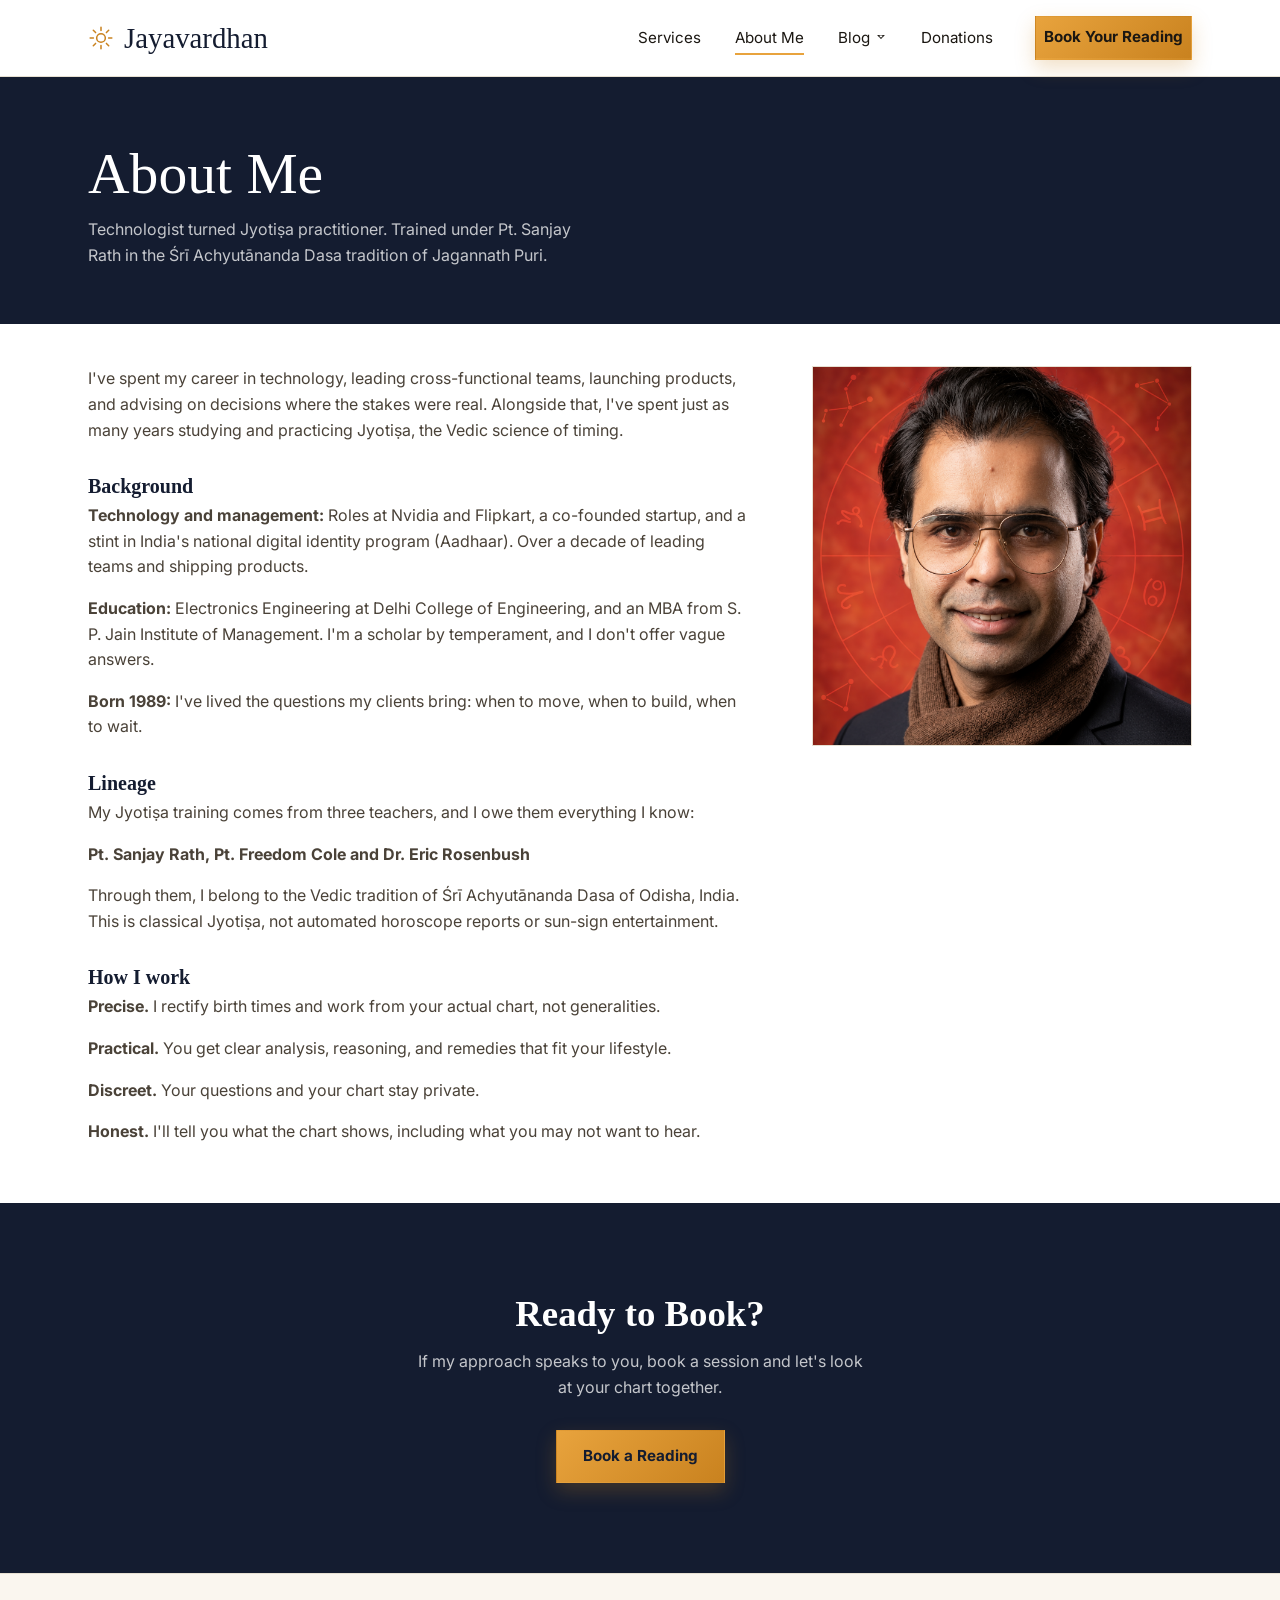
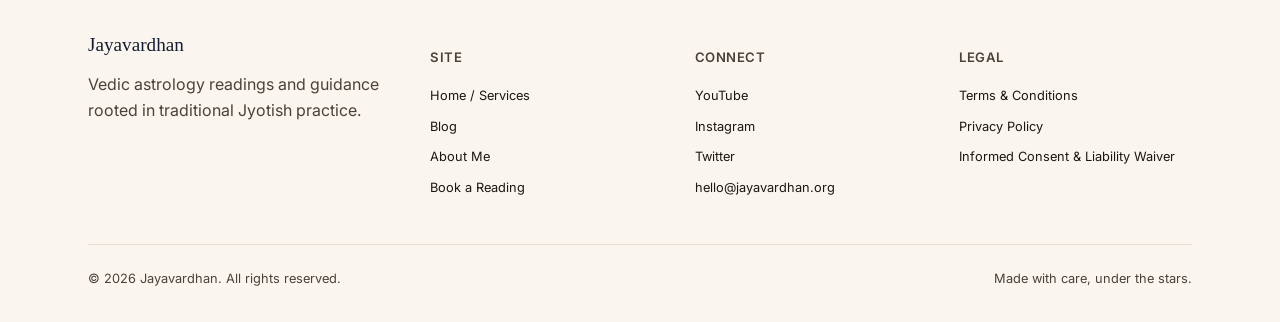
==== about.html @ 77a6a519 "about me" ====
<!DOCTYPE html>
<!--
  about.html - About Me
  Reuses existing site components (.page-header, .section, .cta-band).
  The two-column layout and photo styles are scoped in the <style> block
  below; move them into css/style.css if you prefer.
-->
<html lang="en">
<head>
<meta charset="UTF-8">
<meta name="viewport" content="width=device-width, initial-scale=1.0">
<title>About Me - Jayavardhan Vedic Astrology</title>
<meta name="description" content="Technologist turned Jyotiṣa practitioner. Trained under Pt. Sanjay Rath, Pt. Freedom Cole and Dr. Eric Rosenbush in the Śrī Achyutānanda Dasa tradition.">
<link rel="icon" type="image/png" href="images/my-icon.png">
<link rel="preconnect" href="https://fonts.googleapis.com">
<link rel="preconnect" href="https://fonts.gstatic.com" crossorigin>
<link href="https://fonts.googleapis.com/css2?family=Fraunces:ital,wght@0,400;0,500;0,600;1,500&family=Inter:wght@400;500;600;700&display=swap" rel="stylesheet">
<link rel="stylesheet" href="css/style.css">
<style>
  .about-grid { display: grid; grid-template-columns: minmax(0, 1fr) 380px; gap: 64px; align-items: start; }
  .about-text { max-width: 680px; }
  .about-text h3 { margin-top: 1.6em; }
  .about-text h3:first-child { margin-top: 0; }
  .about-text p { font-size: 1rem; }
  .about-photo { position: sticky; top: 32px; margin: 0; }
  .about-photo img { width: 100%; height: auto; aspect-ratio: 1 / 1; object-fit: cover; border: 1px solid var(--line); background: var(--sand); }
  .about-photo figcaption { margin-top: 12px; font-size: .88rem; color: var(--ink-soft); }
  @media (max-width: 900px) {
    .about-grid { grid-template-columns: 1fr; gap: 32px; }
    .about-photo { position: static; order: -1; max-width: 360px; }
  }
</style>
</head>
<body>

<header class="site-header">
  <div class="wrap">
    <a href="index.html" class="brand">
      <svg viewBox="0 0 24 24" fill="none" xmlns="http://www.w3.org/2000/svg" aria-hidden="true">
        <circle cx="12" cy="12" r="4" stroke="currentColor" stroke-width="1.4"/>
        <path d="M12 2v3M12 19v3M2 12h3M19 12h3M4.9 4.9l2.1 2.1M17 17l2.1 2.1M19.1 4.9 17 7M7 17l-2.1 2.1" stroke="currentColor" stroke-width="1.4" stroke-linecap="round"/>
      </svg>
      Jayavardhan
    </a>
    <nav>
      <button class="nav-toggle" aria-label="Toggle menu" aria-expanded="false">&#9776;</button>
      <ul class="nav-links">
        <li><a href="index.html">Services</a></li>
        <!-- Blog dropdown: "nav-dropdown" is the hover/focus zone, the
             nested <ul class="nav-dropdown-menu"> is hidden by default
             and shown via CSS on hover or keyboard focus (see style.css).
             Entries below are hand-picked/hardcoded - update this list
             by hand whenever you want to feature a different post. -->
        <li><a href="about.html" aria-current="page">About Me</a></li>
        <li class="nav-dropdown">
          <a href="blog.html">Blog <span class="nav-caret" aria-hidden="true">🢗</span></a>
          <ul class="nav-dropdown-menu">
            <li><a href="blog/post.html?slug=sri-rama">Sri Rama</a></li>
            <li><a href="blog/post.html?slug=achyutananda-dasa">Achyutānanda Dasa</a></li>
            <li><a href="blog/post.html?slug=alzheimers-research">Alzheimer's Research</a></li>
            <li><a href="blog/post.html?slug=prostate-research">Prostate Cancer</a></li>
            <li class="nav-dropdown-divider"><a href="blog.html">View All Posts &rarr;</a></li>
          </ul>
        </li>
        <!--<li><a href="horoscope.html">Monthly Horoscope</a></li>-->
        <li><a href="donations.html">Donations</a></li>
        <li class="nav-cta"><a href="book-reading.html" class="btn btn--primary" style="padding: 8px">Book Your Reading</a></li>
      </ul>
    </nav>
  </div>
</header>

<section class="page-header">
  <div class="wrap">
    <h1>About Me</h1>
    <p>Technologist turned Jyotiṣa practitioner. Trained under Pt. Sanjay Rath in the Śrī Achyutānanda Dasa tradition of Jagannath Puri.</p>
  </div>
</section>

<!-- ============ ABOUT ME ============ -->
<section class="section">
  <div class="wrap about-grid">

    <div class="about-text">
      <p>I've spent my career in technology, leading cross-functional teams, launching products, and advising on decisions where the stakes were real. Alongside that, I've spent just as many years studying and practicing Jyotiṣa, the Vedic science of timing.</p>
      <!--<p>The two have more in common than you'd expect. Both are about reading patterns, weighing variables, and choosing the right moment to act. I bring that same discipline to your chart.</p>-->

      <h3>Background</h3>
      <p><b>Technology and management:</b> Roles at Nvidia and Flipkart, a co-founded startup, and a stint in India's national digital identity program (Aadhaar). Over a decade of leading teams and shipping products.</p>
      <p><b>Education:</b> Electronics Engineering at Delhi College of Engineering, and an MBA from S. P. Jain Institute of Management. I'm a scholar by temperament, and I don't offer vague answers.</p>
      <p><b>Born 1989:</b> I've lived the questions my clients bring: when to move, when to build, when to wait.</p>

      <h3>Lineage</h3>
      <p>My Jyotiṣa training comes from three teachers, and I owe them everything I know:</p>
      <p><b>Pt. Sanjay Rath, Pt. Freedom Cole and Dr. Eric Rosenbush</b></p>
      <p>Through them, I belong to the Vedic tradition of Śrī Achyutānanda Dasa of Odisha, India. This is classical Jyotiṣa, not automated horoscope reports or sun-sign entertainment.</p>

      <h3>How I work</h3>
      <p><b>Precise.</b> I rectify birth times and work from your actual chart, not generalities.</p>
      <p><b>Practical.</b> You get clear analysis,  reasoning, and remedies that fit your lifestyle.</p>
      <p><b>Discreet.</b> Your questions and your chart stay private.</p>
      <p><b>Honest.</b> I'll tell you what the chart shows, including what you may not want to hear.</p>
    </div>

    <figure class="about-photo">
      <img src="images/about.png" width="900" height="900" alt="Portrait of Jayavardhan in front of a Vedic zodiac chart" loading="eager">
      <!--<figcaption>Jayavardhan</figcaption>-->
    </figure>

  </div>
</section>

<section class="cta-band">
  <div class="wrap">
    <h2>Ready to Book?</h2>
    <p>If my approach speaks to you, book a session and let's look at your chart together.</p>
    <a href="book-reading.html" class="btn btn--primary">Book a Reading</a>
  </div>
</section>

<footer class="site-footer">
  <div class="wrap">
    <div class="footer-grid">
      <div>
        <div class="footer-brand">Jayavardhan</div>
        <p>Vedic astrology readings and guidance rooted in traditional Jyotish practice.</p>
      </div>
      <div class="footer-col">
        <h4>Site</h4>
        <ul>
          <li><a href="index.html">Home / Services</a></li>
          <li><a href="blog.html">Blog</a></li>
          <!--<li><a href="horoscope.html">Monthly Horoscope</a></li>-->
          <li><a href="about.html">About Me</a></li>
          <li><a href="book-reading.html">Book a Reading</a></li>
        </ul>
      </div>
      <div class="footer-col">
        <h4>Connect</h4>
        <ul>
          <li><a href="#"  target="_blank" rel="noopener noreferrer">YouTube</a></li>
          <li><a href="https://www.instagram.com/jayavardhan_astrology/"  target="_blank" rel="noopener noreferrer">Instagram</a></li>
          <li><a href="https://x.com/_Jayavardhan" target="_blank" rel="noopener noreferrer">Twitter</a></li>
          <li><a href="mailto:hello@jayavardhan.org">hello@jayavardhan.org</a></li>
        </ul>
      </div>
      <div class="footer-col">
        <h4>Legal</h4>
        <ul>
          <li><a href="terms.html">Terms &amp; Conditions</a></li>
          <li><a href="privacy.html">Privacy Policy</a></li>
          <li><a href="consent.html">Informed Consent &amp; Liability Waiver</a></li>
        </ul>
      </div>
    </div>
    <div class="footer-bottom">
      <span>&copy; <span id="year"></span> Jayavardhan. All rights reserved.</span>
      <span>Made with care, under the stars.</span>
    </div>
  </div>
</footer>

<script src="js/nav.js"></script>
<script>document.getElementById('year').textContent = new Date().getFullYear();</script>
</body>
</html>
---- css/style.css ----
/* ============================================================
   css/style.css
   ------------------------------------------------------------
   Single stylesheet for the whole site — every page links this
   one file, so a change here applies everywhere automatically.
   No build step / preprocessor: plain CSS with custom properties
   (the --variables below) standing in for Sass-style variables.

   How this file is organized (search for these ALL-CAPS section
   headers to jump around):
     Tokens          → colors, fonts, spacing shared everywhere
     Buttons         → .btn and its variants (primary/ghost etc.)
     Header / Nav    → sticky top nav + mobile hamburger menu
     Hero            → homepage hero banner only
     Services, Courses, Blog cards, Booking form, Monthly
     Horoscope, Footer → one section per matching part of the site
   ============================================================ */

/* ========================================================
   Tokens
   ------------------------------------------------------------
   Central palette + type tokens. Change a color here and it
   updates everywhere that references var(--name) below —
   never hard-code a hex value elsewhere in this file.
   ======================================================== */
:root {
  --ink: #1B1712;          /* primary body text color */
  --ink-soft: #4A4238;     /* secondary/muted text (descriptions, captions) */
  --indigo: #1F2A44;       /* mid-tone accent — links, ruling-planet-style text */
  --indigo-deep: #141C30;  /* darkest accent — headings, nav bg, CTA band bg */
  --marigold: #E8A33D;     /* primary brand accent — buttons, highlights */
  --marigold-deep: #C9821F;/* darker marigold — hover states, small accents */
  --sand: #FAF6EF;         /* warm off-white — alternating section backgrounds */
  --white: #FFFFFF;        /* page background */
  --line: #E7E0D2;
  --red:#D10000;
  --green:#02AD0A;
  --blue:#0365CE;         /* hairline borders/dividers throughout */

  --font-display: 'Merriweather', Georgia, serif;      /* headings */
  --font-body: 'Inter', -apple-system, BlinkMacSystemFont, sans-serif; /* body text */

  --maxw: 1160px;  /* max content width used by .wrap (see below) */
  --gap: 24px;     /* default grid/flex gap used in a few card grids */
}

* { box-sizing: border-box; }

html { scroll-behavior: smooth; } /* so in-page anchor jumps (e.g. horoscope "jump to nakshatra") animate instead of snapping */

body {
  margin: 0;
  font-family: var(--font-body);
  color: var(--ink);
  background: var(--white);
  line-height: 1.6;
  -webkit-font-smoothing: antialiased;
}

img { max-width: 100%; display: block; }

a { color: inherit; }

/* .wrap is the content-width container used inside every <section> —
   centers content and caps it at --maxw with side padding for mobile. */
.wrap {
  max-width: var(--maxw);
  margin: 0 auto;
  padding: 0 28px;
}

h1, h2, h3 {
  font-family: var(--font-display);
  font-weight: 600;
  line-height: 1.15;
  margin: 0 0 .25em;
  color: var(--indigo-deep);
}

h1 { font-size: clamp(2.4rem, 5vw, 3.6rem); font-weight: 500; }
h2 { font-size: clamp(1.7rem, 3vw, 2.3rem); }
h3 { font-size: 1.25rem; }

p { margin: 0 0 1em; color: var(--ink-soft); }

.section { padding: 42px 0; }
.section--tint { background: var(--sand); }

.section-head {
  max-width: 620px;
  margin-bottom: 48px;
}
.section-head p { margin-bottom: 0; }

/* ========================================================
   Buttons
   ======================================================== */
.btn {
  display: inline-flex;
  align-items: center;
  gap: 8px;
  font-family: var(--font-body);
  font-weight: 600;
  font-size: .95rem;
  padding: 13px 26px;
  border-radius: 0px;
  text-decoration: none;
  border: 1px solid transparent;
  cursor: pointer;
  transition: background-color .18s ease, color .18s ease, border-color .18s ease, transform .18s ease, box-shadow .18s ease;
}
.btn--primary {
  background: linear-gradient(135deg, var(--marigold) 0%, var(--marigold-deep) 100%);
  color: var(--indigo-deep);
  border-radius: 0px;
  font-weight: 700;
  box-shadow: 0 8px 20px rgba(201,130,31,.25);
}
/*.btn--primary::before {
  content: "\263E";
  font-size: 1.05em;
  line-height: 1;
}*/
.btn--primary:hover {
  background: linear-gradient(135deg, var(--marigold-deep) 0%, var(--marigold) 100%);
  transform: translateY(-2px);
  box-shadow: 0 12px 26px rgba(201,130,31,.35);
}

.btn--ghost {
  border-color: var(--indigo);
  color: var(--indigo);
  background: transparent;
}
.btn--ghost:hover { background: var(--indigo); color: var(--white); }

.btn--on-dark {
  border-color: rgba(255,255,255,.5);
  color: var(--white);
}
.btn--on-dark:hover { background: rgba(255,255,255,.12); }

.btn--small { padding: 9px 18px; font-size: .85rem; }
.btn--block { width: 100%; justify-content: center; }

/* ========================================================
   Header / Nav
   ======================================================== */
.site-header {
  position: sticky;
  top: 0;
  z-index: 50;
  background: rgba(255,255,255,.92);
  backdrop-filter: saturate(180%) blur(8px);
  border-bottom: 1px solid var(--line);
}
.site-header .wrap {
  display: flex;
  align-items: center;
  justify-content: space-between;
  height: 76px;
}
.brand {
  font-family: var(--font-display);
  font-size: 1.8rem;
  text-decoration: none;
  color: var(--indigo-deep);
  display: flex;
  align-items: center;
  gap: 10px;
}
.brand svg { width: 26px; height: 26px; color: var(--marigold-deep); }

.nav-links {
  display: flex;
  align-items: center;
  gap: 34px;
  list-style: none;
  margin: 0;
  padding: 0;
}
.nav-links a {
  text-decoration: none;
  font-size: .95rem;
  color: var(--ink);
  padding: 6px 0;
  border-bottom: 2px solid transparent;
}
.nav-links a:hover,
.nav-links a[aria-current="page"] { border-bottom-color: var(--marigold); }

/* ------------------------------------------------------------
   Blog dropdown ("nav-dropdown")
   ------------------------------------------------------------
   Pure CSS, no JavaScript: the submenu is positioned absolutely
   under its parent <li>, hidden by default, and revealed either
   on mouse hover (:hover) or keyboard focus (:focus-within, so
   tabbing to a link inside it also opens it — important since
   dropdowns with only :hover are unusable by keyboard).
   On narrow/mobile screens (see the @media block further down)
   hover doesn't really work for touch, so it switches to an
   always-visible nested list instead of a hover flyout.
   ------------------------------------------------------------ */
.nav-dropdown {
  position: relative;
}
.nav-caret {
  font-size: .7em;
  margin-left: 2px;
  display: inline-block;
}
.nav-dropdown-menu {
  position: absolute;
  top: 100%;
  left: 50%;
  transform: translateX(-50%);
  margin-top: 10px;
  min-width: 240px;
  background: var(--white);
  border: 1px solid var(--line);
  box-shadow: 0 12px 28px rgba(20, 28, 48, .12);
  border-radius: 4px;
  padding: 8px 0;
  list-style: none;
  opacity: 0;
  visibility: hidden;
  transform: translateX(-50%) translateY(4px);
  transition: opacity .15s ease, transform .15s ease, visibility .15s;
  z-index: 60;
}
.nav-dropdown:hover .nav-dropdown-menu,
.nav-dropdown:focus-within .nav-dropdown-menu {
  opacity: 1;
  visibility: visible;
  transform: translateX(-50%) translateY(0);
}
.nav-dropdown-menu li { padding: 0; }
.nav-dropdown-menu a {
  display: block;
  padding: 9px 18px;
  font-size: .88rem;
  border-bottom: none; /* override the underline-on-hover style from .nav-links a */
  white-space: nowrap;
}
.nav-dropdown-menu a:hover {
  background: var(--sand);
  color: var(--marigold-deep);
}
.nav-dropdown-divider {
  border-top: 1px solid var(--line);
  margin-top: 6px;
  padding-top: 6px;
}
.nav-dropdown-divider a { font-weight: 600; }

.nav-cta { margin-left: 8px; }

.nav-toggle {
  display: none;
  background: none;
  border: none;
  font-size: 1.5rem;
  cursor: pointer;
  color: var(--indigo-deep);
}

@media (max-width: 820px) {
  .nav-toggle { display: block; }
  .nav-links {
    position: absolute;
    top: 76px;
    left: 0;
    right: 0;
    background: var(--white);
    flex-direction: column;
    align-items: flex-start;
    padding: 20px 28px 28px;
    gap: 18px;
    border-bottom: 1px solid var(--line);
    display: none;
  }
  .nav-links.is-open { display: flex; }
  .nav-cta { margin-left: 0; }

  /* On mobile the menu is a tap-to-open stacked panel (not hover-driven),
     so a hover flyout doesn't make sense here. Instead, show the Blog
     dropdown's items as an always-visible indented sub-list, right under
     the "Blog" link, styled a bit smaller/muted to read as secondary. */
  .nav-dropdown-menu {
    position: static;
    opacity: 1;
    visibility: visible;
    transform: none;
    box-shadow: none;
    border: none;
    background: transparent;
    padding: 4px 0 0 16px;
    margin-top: 6px;
    min-width: 0;
  }
  .nav-dropdown-menu a {
    padding: 6px 0;
    color: var(--ink-soft);
    white-space: normal;
  }
  .nav-dropdown-divider { border-top: none; margin-top: 0; padding-top: 0; }
}

/* ========================================================
   Hero
   ======================================================== */
.hero {
  position: relative;
  background: var(--white);
  color: var(--ink);
  overflow: hidden;
}
.hero .wrap {
  position: relative;
  z-index: 2;
  display: grid;
  grid-template-columns: 1.1fr .9fr;
  align-items: center;
  gap: 40px;
  padding-top: 90px;
  padding-bottom: 90px;
  min-height: 560px;
}
.hero-eyebrow {
  color: var(--marigold-deep);
  font-family: var(--font-display);
  font-style: italic;
  font-size: 1.05rem;
  margin-bottom: 5px;
}
.hero h1 { color: var(--indigo-deep); max-width: 12ch; }
.hero-sub {
  color: var(--ink-soft);
  font-size: 1.0rem;
  max-width: 42ch;
  margin-bottom: 0.5rem;
}
.hero-actions { display: flex; gap: 16px; flex-wrap: wrap; }
.hero-art { position: relative; z-index: 1; }
.hero-art svg { width: 100%; height: auto; }
.hero-art-img {
  width: 100%;
  max-width: 340px;
  margin: 0 auto;
  filter: drop-shadow(0 18px 28px rgba(31,42,68,.14));
}

.hero-bg-lines {
  position: absolute;
  inset: 0;
  z-index: 0;
  opacity: .9;
}

@media (max-width: 820px) {
  .hero .wrap { grid-template-columns: 1fr; padding-top: 56px; padding-bottom: 56px; min-height: auto; }
  .hero-art { order: -1; max-width: 260px; margin: 0 auto 8px; }
}

/* ========================================================
   Features / Benefits (icon rows)
   ======================================================== */
.icon-grid {
  display: grid;
  grid-template-columns: repeat(4, 1fr);
  gap: 40px;
}
.icon-item svg { width: 34px; height: 34px; margin-bottom: 18px; color: var(--marigold-deep); }
.icon-item h3 { margin-bottom: 8px; font-size: 1.08rem; }
.icon-item p { font-size: .95rem; margin: 0; }

@media (max-width: 900px) {
  .icon-grid { grid-template-columns: repeat(2, 1fr); }
}
@media (max-width: 540px) {
  .icon-grid { grid-template-columns: 1fr; }
}

/* ========================================================
   Visual break (full-bleed stone carving band)
   ======================================================== */
.stone-break {
  position: relative;
  height: 360px;
  overflow: hidden;
}
.stone-break img {
  width: 100%;
  height: 100%;
  object-fit: cover;
}
.stone-break::after {
  content: "";
  position: absolute;
  inset: 0;
  background: linear-gradient(0deg, rgba(20,28,48,.75) 0%, rgba(20,28,48,.15) 45%, rgba(20,28,48,.05) 100%);
}
.stone-break-caption {
  position: absolute;
  left: 0; right: 0; bottom: 0;
  z-index: 2;
  padding-bottom: 28px;
}
.stone-break-caption p {
  color: var(--white);
  font-family: var(--font-display);
  font-style: italic;
  font-size: 1.5rem;
  max-width: 46ch;
  margin: 0;
}
@media (max-width: 700px) {
  .stone-break { height: 260px; }
}

/* ========================================================
   Services
   ======================================================== */
.service-grid {
  display: grid;
  grid-template-columns: repeat(4, 1fr);
  border-top: 1px solid var(--line);
}
.service-card {
  background: transparent;
  padding: 36px 30px 0;
  display: flex;
  flex-direction: column;
  border-left: 1px solid var(--line);
  position: relative;
}
.service-card:first-child { border-left: none; }
.service-card--featured {
  border-top: 2px solid var(--marigold);
  margin-top: -1px;
  padding-top: 34px;
}
.service-card h3 { margin-bottom: 10px; font-size: 1.1rem; }
.service-card p { font-size: .93rem; margin-bottom: 22px; }
.service-price {
  font-family: var(--font-display);
  font-size: 1.0rem;
  color: var(--indigo-deep);
  margin-bottom: 4px;
}
.service-price span {
  font-family: var(--font-body);
  font-size: .82rem;
  color: var(--ink-soft);
  font-weight: 400;
  margin-left: 2px;
}
.service-link {
  font-size: .9rem;
  font-weight: 600;
  color: var(--ink);
  text-decoration: underline;
  text-decoration-color: var(--ink);
  text-underline-offset: 4px;
  width: fit-content;
}
.service-link:hover { color: var(--marigold-deep); text-decoration-color: var(--marigold-deep); }

@media (max-width: 900px) {
  .service-grid { grid-template-columns: repeat(2, 1fr); border-top: none; }
  .service-card {
    border-left: none;
    border-top: 2px solid var(--line);
    padding-top: 30px;
  }
  .service-card--featured { border-top: 2px solid var(--marigold); }
}
@media (max-width: 560px) {
  .service-grid { grid-template-columns: 1fr; }
}

/* ========================================================
   Testimonials
   ======================================================== */
.testi-grid {
  display: grid;
  grid-template-columns: repeat(3, 1fr);
  gap: var(--gap);
}
.testi-card {
  border: 1px solid var(--line);
  padding: 32px;
  background: var(--white);
}
.testi-quote {
  font-family: var(--font-display);
  font-size: 1.2rem;
  font-style: italic;
  color: var(--ink);
  margin-bottom: 10px;
}
.testi-name { font-weight: 600; font-size: .80rem; color: var(--indigo-deep); }
.testi-role { font-size: .70rem; color: var(--ink-soft); }

@media (max-width: 900px) {
  .testi-grid { grid-template-columns: 1fr; }
}

/* ========================================================
   Blog cards (shared: home preview + blog index)
   ======================================================== */
.blog-grid {
  display: grid;
  grid-template-columns: repeat(3, 1fr);
  gap: var(--gap);
}
.blog-card {
  text-decoration: none;
  color: inherit;
  border: 1px solid var(--line);
  background: var(--white);
  display: flex;
  flex-direction: column;
}
.blog-card-img {
  aspect-ratio: 4/3;
  background: var(--sand);
  overflow: hidden;
}
.blog-card-img img { width: 100%; height: 100%; object-fit: cover; }
.blog-card-body { padding: 22px; }
.blog-card-tag {
  font-size: .78rem;
  color: var(--marigold-deep);
  font-weight: 600;
  margin-bottom: 8px;
}
.blog-card h3 { font-size: 1.08rem; margin-bottom: 8px; }
.blog-card p { font-size: .92rem; margin-bottom: 0; }
.blog-card-date { font-size: .82rem; color: var(--ink-soft); margin-top: 14px; }

@media (max-width: 900px) {
  .blog-grid { grid-template-columns: repeat(2, 1fr); }
}
@media (max-width: 600px) {
  .blog-grid { grid-template-columns: 1fr; }
}

.section-foot-link {
  margin-top: 40px;
  text-align: center;
}
/*===========================
Payment
==============================*/
/* .legal-body is the same plain-prose text style used on
     terms.html/privacy.html/consent.html — repeated here rather than
     added to the shared stylesheet, matching how those pages do it. */
  .legal-body { max-width: 720px; }
  .legal-body p { font-size: .98rem; color: var(--ink-soft); }

  /* Payments section: PayPal + UPI side by side, divided the same
     way .service-grid divides its cards (hairline border-left),
     just as a simple 2-column variant. */
  .pay-grid {
    display: grid;
    grid-template-columns: 1fr 1fr;
    border-top: 1px solid var(--line);
  }
  .pay-card {
    padding: 22px 30px 2px 30px;
    border-left: 1px solid var(--line);
  }
  .pay-card:first-child { border-left: none; }
  .pay-card h3 { margin-bottom: 8px; }
  .pay-card .btn { margin-top: 10px; margin-bottom: 14px; }
  .pay-qr {
    width: 220px;
    max-width: 100%;
    aspect-ratio: 1 / 1;
    background: var(--sand);
    border: 1px solid var(--line);
    margin: 10px 0 14px;
    overflow: hidden;
  }
  .pay-qr img { width: 100%; height: 100%; object-fit: contain; }
  .pay-upi-id { font-size: .95rem; color: var(--ink); }
  .pay-note { font-size: .82rem; color: var(--ink-soft); font-style: italic; }

  @media (max-width: 700px) {
    .pay-grid { grid-template-columns: 1fr; }
    .pay-card { border-left: none; border-top: 1px solid var(--line); }
    .pay-card:first-child { border-top: none; }
  }


/* ========================================================
   Final CTA band
   ======================================================== */
.cta-band {
  background: var(--indigo-deep);
  color: var(--white);
  text-align: center;
  padding: 90px 0;
  position: relative;
  overflow: hidden;
}
.cta-band h2 { color: var(--white); margin-bottom: 14px; position: relative; z-index: 2; }
.cta-band p {
  color: rgba(255,255,255,.75);
  max-width: 46ch;
  margin: 0 auto 30px;
  position: relative;
  z-index: 2;
}
.cta-band .btn { position: relative; z-index: 2; }
.cta-band--photo .cta-band-bg {
  position: absolute;
  inset: 0;
  width: 100%;
  height: 100%;
  object-fit: cover;
  z-index: 0;
  opacity: .55;
}
.cta-band--photo::before {
  content: "";
  position: absolute;
  inset: 0;
  background: radial-gradient(circle at 50% 40%, rgba(20,28,48,.35) 0%, rgba(20,28,48,.88) 75%);
  z-index: 1;
}

/* ========================================================
   Footer
   ======================================================== */
.site-footer {
  background: var(--sand);
  border-top: 1px solid var(--line);
  padding: 56px 0 32px;
}
.footer-grid {
  display: grid;
  grid-template-columns: 1.2fr .9fr .9fr .9fr;
  gap: 32px;
  margin-bottom: 40px;
}
.footer-brand { font-family: var(--font-display); font-size: 1.2rem; margin-bottom: 12px; color: var(--indigo-deep); }
.footer-col h4 {
  font-size: .82rem;
  text-transform: uppercase;
  letter-spacing: .04em;
  color: var(--ink-soft);
  margin-bottom: 14px;
  font-weight: 600;
}
.footer-col ul { list-style: none; margin: 0; padding: 0; }
.footer-col li { margin-bottom: 5px; }
.footer-col a { text-decoration: none; font-size: .8rem; }
.footer-col a:hover { color: var(--marigold-deep); }
.footer-bottom {
  border-top: 1px solid var(--line);
  padding-top: 24px;
  font-size: .8rem;
  color: var(--ink-soft);
  display: flex;
  justify-content: space-between;
  flex-wrap: wrap;
  gap: 10px;
}

@media (max-width: 700px) {
  .footer-grid { grid-template-columns: 1fr 1fr; }
  .footer-grid > :first-child { grid-column: 1 / -1; }
}
@media (max-width: 480px) {
  .footer-grid { grid-template-columns: 1fr; }
}

/* ========================================================
   Page header (for interior pages)
   ======================================================== */
.page-header {
  background: var(--indigo-deep);
  color: var(--white);
  padding: 64px 0 56px;
}
.page-header h1 { color: var(--white); margin-bottom: 10px; }
.page-header p { color: rgba(255,255,255,.75); max-width: 50ch; margin: 0; }

/* ========================================================
   Blog index / search
   ======================================================== */
.blog-search {
  display: flex;
  gap: 12px;
  margin-bottom: 44px;
  max-width: 480px;
}
.blog-search input {
  flex: 1;
  padding: 13px 16px;
  border: 1px solid var(--line);
  font-family: var(--font-body);
  font-size: .95rem;
  border-radius: 3px;
  background: var(--white);
  color: var(--ink);
}
.blog-search input:focus {
  outline: 2px solid var(--marigold);
  outline-offset: 1px;
}
.blog-empty {
  padding: 40px 0;
  color: var(--ink-soft);
  display: none;
}
.blog-tags {
  display: flex;
  gap: 10px;
  flex-wrap: wrap;
  margin-bottom: 32px;
}
.blog-tag-btn {
  border: 1px solid var(--line);
  background: var(--white);
  padding: 7px 15px;
  font-size: .85rem;
  border-radius: 20px;
  cursor: pointer;
  color: var(--ink-soft);
}
.blog-tag-btn.is-active {
  background: var(--indigo);
  border-color: var(--indigo);
  color: var(--white);
}

/* ========================================================
   Monthly Horoscope
   ======================================================== */
.nak-jump-title { font-size: 1.4rem; margin-bottom: 8px; }
.nak-jump-sub { font-size: .93rem; margin-bottom: 26px; max-width: 640px; }
.nak-jump-grid {
  display: flex;
  flex-wrap: wrap;
  gap: 10px;
  margin-bottom: 8px;
}
.nak-jump-btn {
  display: inline-flex;
  align-items: center;
  border: 1px solid var(--line);
  background: var(--white);
  color: var(--ink);
  text-decoration: none;
  font-size: .84rem;
  font-weight: 500;
  padding: 8px 14px;
  border-radius: 20px;
  transition: background-color .15s ease, border-color .15s ease, color .15s ease;
}
.nak-jump-btn:hover {
  background: var(--indigo);
  border-color: var(--indigo);
  color: var(--white);
}

.nak-updated {
  font-size: .92rem;
  color: var(--ink-soft);
  background: var(--sand);
  border: 1px solid var(--line);
  padding: 14px 18px;
  margin-bottom: 40px;
  max-width: 760px;
}
.nak-list {
  border-top: 1px solid var(--line);
  max-width: 820px;
}
/* Each nakshatra "card": a header row (name + ruling-planet chip), then a
   prominent date-range line (this is the info someone scanning the page
   cares about most — when does this nakshatra's window fall this month),
   then the short prediction paragraph. */
.nak-row {
  padding: 22px 0;
  border-bottom: 1px solid var(--line);
  /* Offsets the anchor-jump target so the sticky header doesn't cover the
     top of the card when a "Find Your Nakshatra" button scrolls here. */
  scroll-margin-top: 96px;
}
.nak-row-head {
  display: flex;
  align-items: baseline;
  justify-content: space-between;
  gap: 16px;
  flex-wrap: wrap;
  margin-bottom: 6px;
}
.nak-row-head h3 {
  font-size: 1.05rem;
  margin: 0;
  display: flex;
  align-items: center;
  gap: 10px;
}
/* Small pill showing the nakshatra's ruling planet (e.g. "KETU"). */
.nak-ruler {
  font-family: var(--font-body);
  font-size: .72rem;
  font-weight: 600;
  text-transform: uppercase;
  letter-spacing: .04em;
  color: var(--marigold-deep);
  background: var(--sand);
  border: 1px solid var(--line);
  padding: 3px 9px;
  border-radius: 20px;
}
/* Date range — deliberately the most visually prominent line in each card
   (bold serif, marigold accent) since it's the detail most people scan
   the page for: "when is my nakshatra's window this month?" */
.nak-dates {
  font-family: var(--font-display);
  font-size: 1.05rem;
  font-weight: 600;
  color: var(--marigold-deep);
  margin-bottom: 10px;
}
.nak-row p { font-size: .95rem; margin: 0; }

/* ========================================================
   Courses
   ======================================================== */
.course-grid {
  display: grid;
  grid-template-columns: repeat(2, 1fr);
  gap: var(--gap);
}
.course-card {
  border: 1px solid var(--line);
  padding: 32px;
}
.course-level {
  font-size: .78rem;
  font-weight: 600;
  color: var(--marigold-deep);
  margin-bottom: 10px;
}
.course-card h3 { margin-bottom: 10px; }
.course-meta {
  display: flex;
  gap: 18px;
  font-size: .85rem;
  color: var(--ink-soft);
  margin: 16px 0 20px;
}
@media (max-width: 700px) {
  .course-grid { grid-template-columns: 1fr; }
}

/* ========================================================
   Booking form
   ======================================================== */
.booking-layout {
  display: grid;
  grid-template-columns: 1fr 300px;
  gap: 64px;
  align-items: start;
}
.form-wrap { max-width: 640px; }

.booking-sidebar {
  position: sticky;
  top: 100px;
}
.booking-sidebar h3 {
  font-size: 1.15rem;
  margin-bottom: 18px;
}
.booking-service-list {
  list-style: none;
  margin: 0 0 18px;
  padding: 0;
  border-top: 1px solid var(--line);
}
/*.booking-service-list li {
  display: flex;
  align-items: baseline;
  justify-content: space-between;
  gap: 12px;
  padding: 14px 0;
  border-bottom: 1px solid var(--line);
}*/
.booking-service-list li {
  display: flex;
  flex-direction: column; /* Stacks text cleanly for mobile/sidebar width */
  gap: 4px;
  padding: 14px 0;
  border-bottom: 1px solid var(--line);
}
/* On screens/containers wide enough, put them side-by-side */
@media (min-width: 480px) {
  .booking-service-list li {
    flex-direction: row;
    align-items: flex-start;
    justify-content: space-between;
    gap: 16px;
  }
}
.booking-service-name {
  font-size: .95rem;
  font-weight: 600;
  color: var(--indigo);
  white-space: nowrap; /* Prevents "10-min Audio" from breaking awkwardly */
}
.booking-service-price {
  font-family: var(--font-display);
  font-size: 0.9rem;
  color: var(--indigo-deep);
  text-align: right;
  
}
@media (min-width: 480px) {
  .booking-service-price {
    text-align: right;
  }
}
.booking-sidebar-note {
  font-size: .85rem;
  color: var(--ink-soft);
  margin: 0 0 6px 0;
  line-height: 1.4;
}
.booking-sidebar-note a {
  color: var(--ink);
  text-decoration: underline;
  text-underline-offset: 3px;
}
.booking-sidebar-note a:hover { color: var(--marigold-deep); }

@media (max-width: 900px) {
  .booking-layout { grid-template-columns: 1fr; gap: 48px; }
  .booking-sidebar { position: static; }
}
.form-row { margin-bottom: 20px; }
.form-row label {
  display: block;
  font-size: .88rem;
  font-weight: 600;
  margin-bottom: 8px;
  color: var(--indigo-deep);
}
.form-row input,
.form-row select,
.form-row textarea {
  width: 100%;
  padding: 12px 14px;
  border: 1px solid var(--line);
  font-family: var(--font-body);
  font-size: .95rem;
  border-radius: 3px;
  background: var(--white);
  color: var(--ink);
}
.form-row input:focus,
.form-row select:focus,
.form-row textarea:focus {
  outline: 2px solid var(--marigold);
  outline-offset: 1px;
}
.form-two { display: grid; grid-template-columns: 1fr 1fr; gap: 20px; }
@media (max-width: 600px) { .form-two { grid-template-columns: 1fr; } }

.form-note { font-size: .85rem; color: var(--ink-soft); margin-top: 14px; }
.form-success {
  display: none;
  border: 1px solid var(--marigold);
  background: var(--sand);
  padding: 20px;
  margin-bottom: 24px;
  font-size: .95rem;
}

/*deployed*/

.consultation-form {
    width: 100%;
    padding: 12px 14px;
    border: 1px solid var(--line);
    font-family: var(--font-body);
    font-size: .95rem;
    border-radius: 3px;
    background: var(--white);
    color: var(--ink);

}
.form-group {
    margin-bottom: 24px;
}
.form-group > label {
    display: block;
    font-size: .88rem;
    font-weight: 600;
    margin-bottom: 8px;
    color: var(--indigo-deep);
}
.required {
    color: #d93025;
}
input[type="text"],
input[type="email"],
input[type="date"],
textarea {
    width: 100%;
    padding: 10px 12px;
    border: 1px solid #dadce0;
    border-radius: 4px;
    font-size: 14px;
    box-sizing: border-box;
    transition: border-color 0.2s;
}
input[type="text"]:focus,
input[type="email"]:focus,
input[type="date"]:focus,
textarea:focus {
    border-color: var(--indigo-deep);
    outline: none;
}
.radio-option, .checkbox-option {
    margin: 8px 0;
}
.radio-option label, .checkbox-option label {
    display: flex;
    align-items: flex-start;
    gap: 8px;
    cursor: pointer;
    /*font-weight: normal;
    line-height: 1.4;*/
}
.notice-card {
    background-color: #f8f9fa;
    border-left: 4px solid var(--indigo-deep);
    padding: 14px;
    border-radius: 4px;
    margin-bottom: 24px;
    font-size: 13.5px;
    color: #3c4043;
}
.notice-card p {
    margin: 6px 0 0;
}
.submit-btn {
    color: #fff;
    border: none;
    padding: 12px 24px;
    font-size: 15px;
    font-weight: 500;
    border-radius: 4px;
    cursor: pointer;
    transition: background-color 0.2s;
}
.submit-btn:hover {
    background-color: #1557b0;
}


/* ========================================================
   Accessibility
   ======================================================== */
a:focus-visible, button:focus-visible, input:focus-visible, textarea:focus-visible {
  outline: 2px solid var(--marigold-deep);
  outline-offset: 2px;
}

@media (prefers-reduced-motion: reduce) {
  html { scroll-behavior: auto; }
  * { transition: none !important; }
}
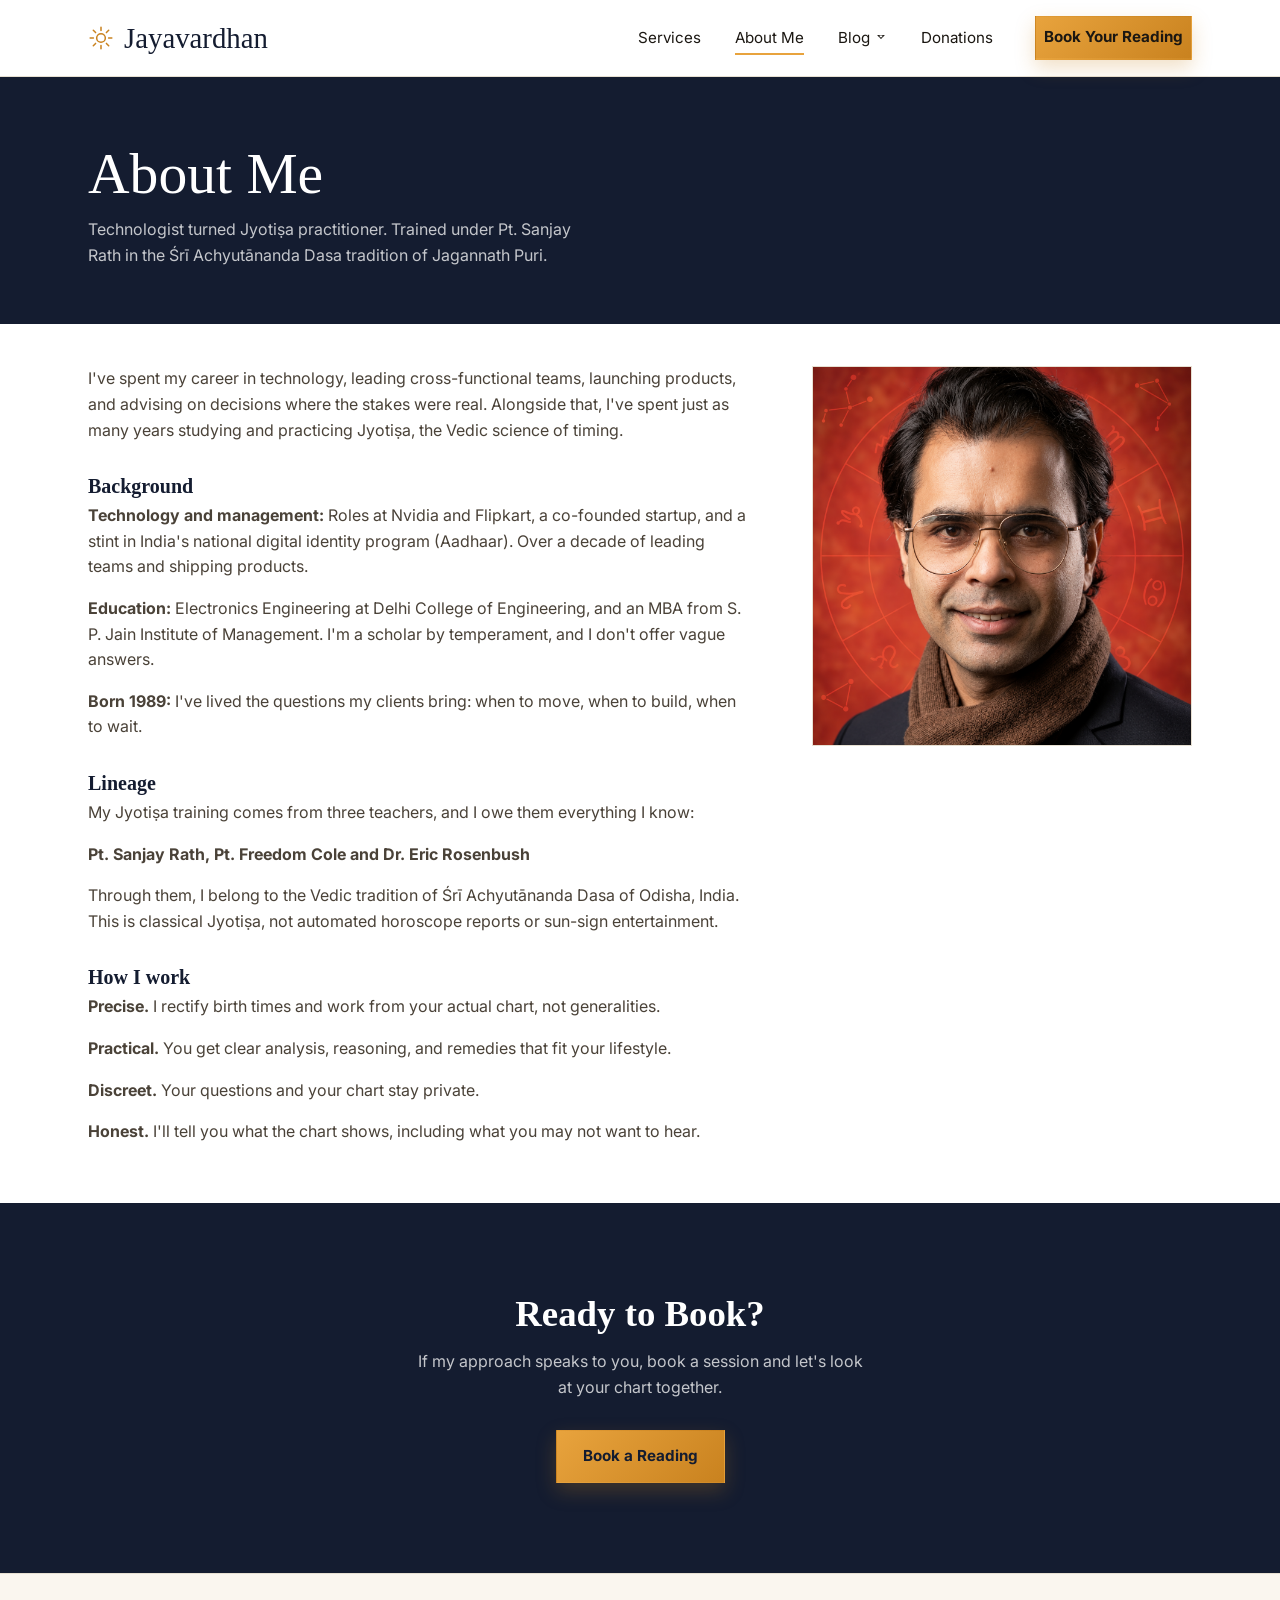
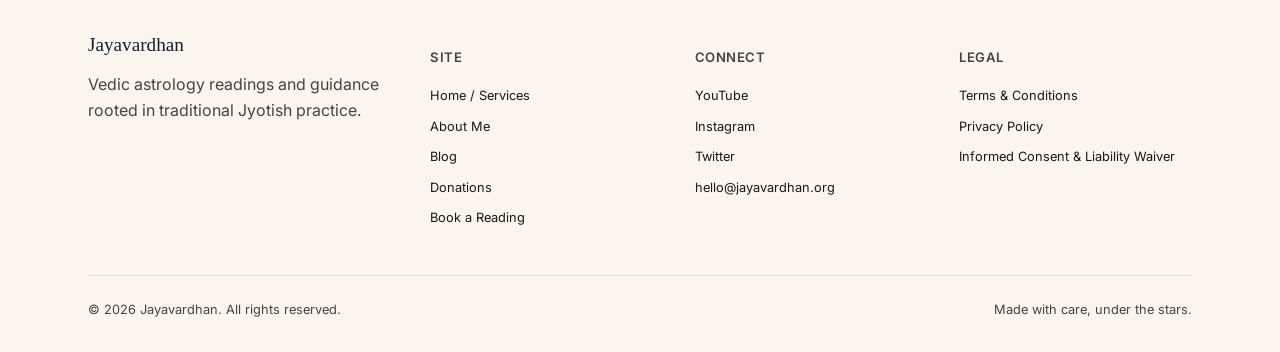
==== commit 906db1d3: "about me" ====
--- a/about.html
+++ b/about.html
@@ -129,9 +129,10 @@
         <h4>Site</h4>
         <ul>
           <li><a href="index.html">Home / Services</a></li>
+          <li><a href="about.html">About Me</a></li>
           <li><a href="blog.html">Blog</a></li>
           <!--<li><a href="horoscope.html">Monthly Horoscope</a></li>-->
-          <li><a href="about.html">About Me</a></li>
+          <li><a href="donations.html">Donations</a></li>
           <li><a href="book-reading.html">Book a Reading</a></li>
         </ul>
       </div>
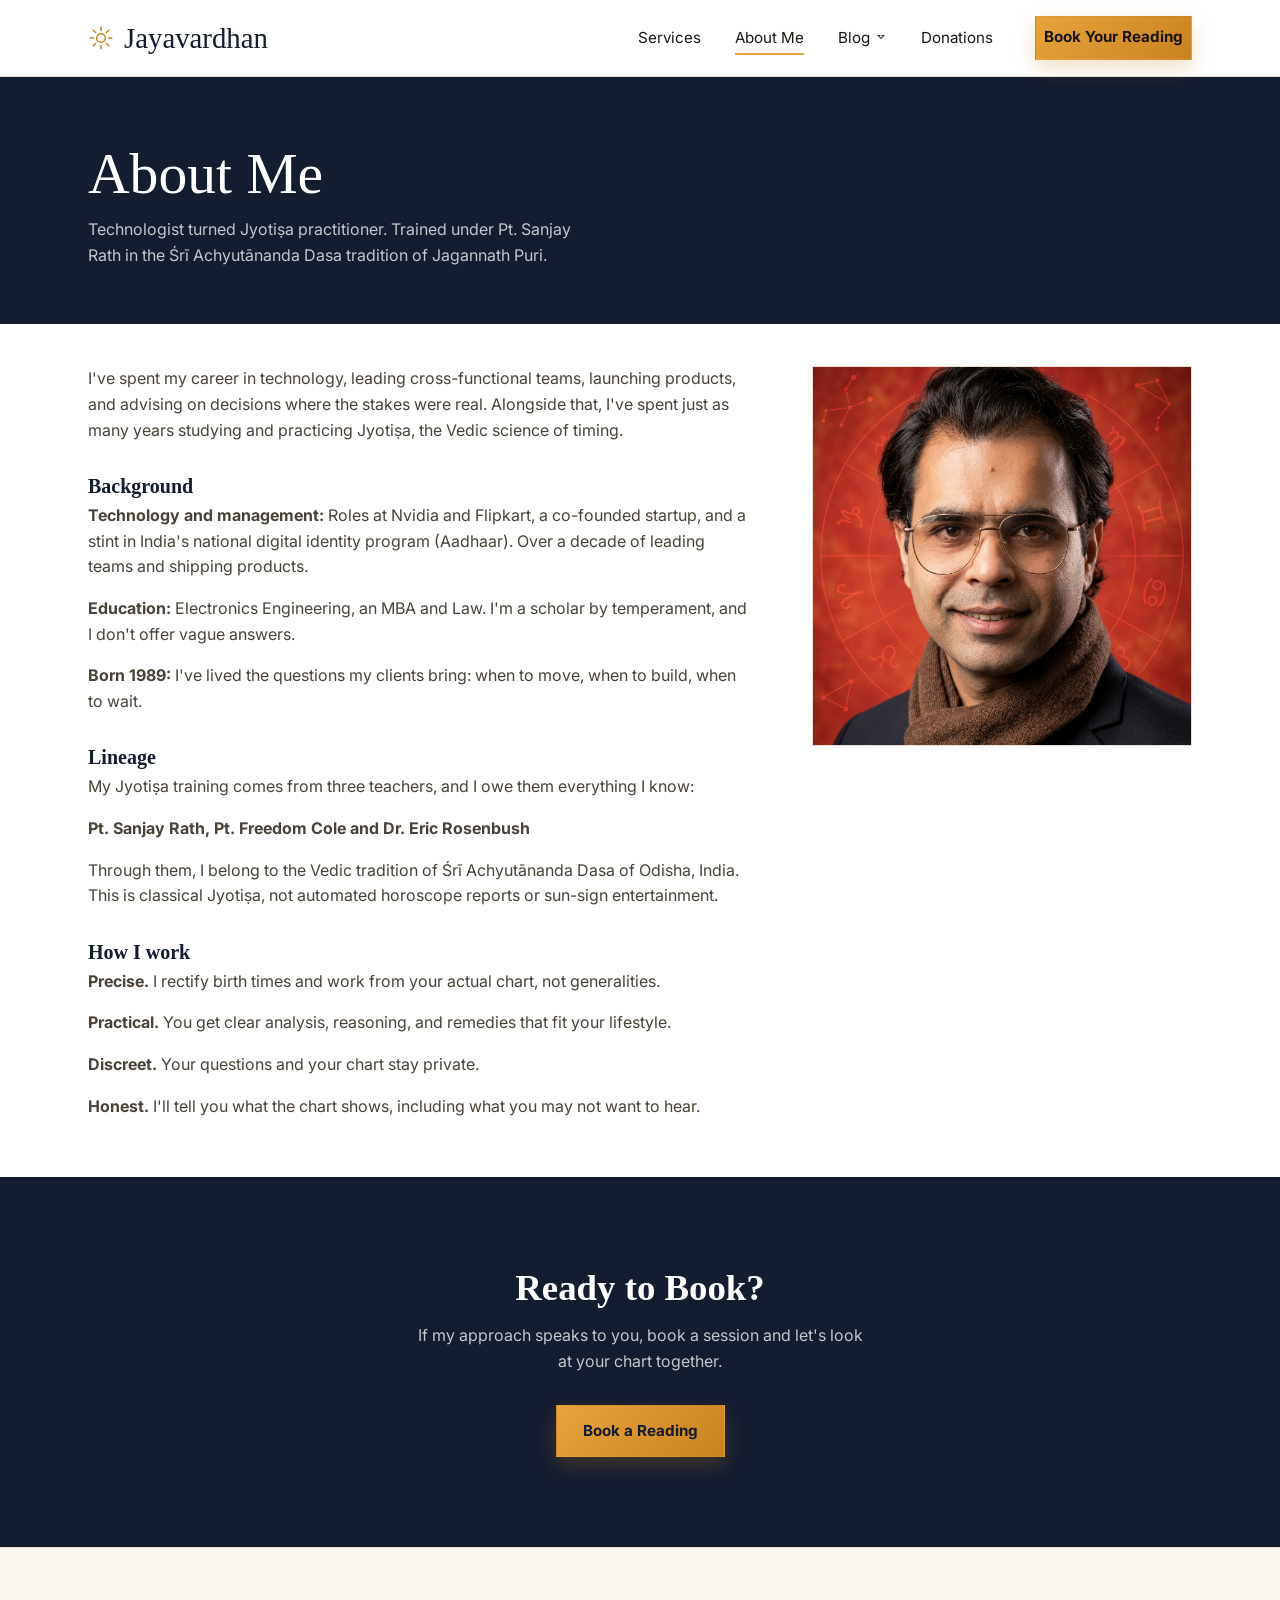
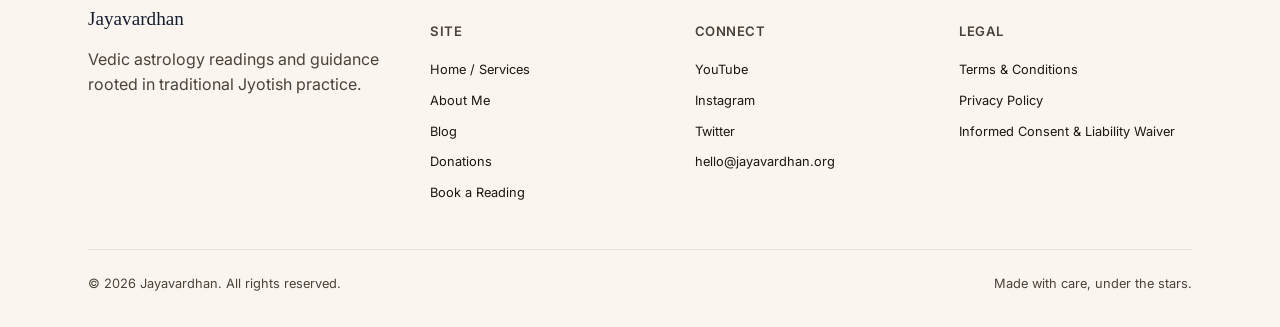
==== commit 25371ddb: "tutoring page" ====
--- a/about.html
+++ b/about.html
@@ -7,6 +7,15 @@
 -->
 <html lang="en">
 <head>
+  <!-- Google tag (gtag.js) -->
+<script async src="https://www.googletagmanager.com/gtag/js?id=G-V2GH8W3CLH"></script>
+<script>
+  window.dataLayer = window.dataLayer || [];
+  function gtag(){dataLayer.push(arguments);}
+  gtag('js', new Date());
+
+  gtag('config', 'G-V2GH8W3CLH');
+</script>
 <meta charset="UTF-8">
 <meta name="viewport" content="width=device-width, initial-scale=1.0">
 <title>About Me - Jayavardhan Vedic Astrology</title>
@@ -87,7 +96,7 @@
 
       <h3>Background</h3>
       <p><b>Technology and management:</b> Roles at Nvidia and Flipkart, a co-founded startup, and a stint in India's national digital identity program (Aadhaar). Over a decade of leading teams and shipping products.</p>
-      <p><b>Education:</b> Electronics Engineering at Delhi College of Engineering, and an MBA from S. P. Jain Institute of Management. I'm a scholar by temperament, and I don't offer vague answers.</p>
+      <p><b>Education:</b> Electronics Engineering, an MBA and Law. I'm a scholar by temperament, and I don't offer vague answers.</p>
       <p><b>Born 1989:</b> I've lived the questions my clients bring: when to move, when to build, when to wait.</p>
 
       <h3>Lineage</h3>
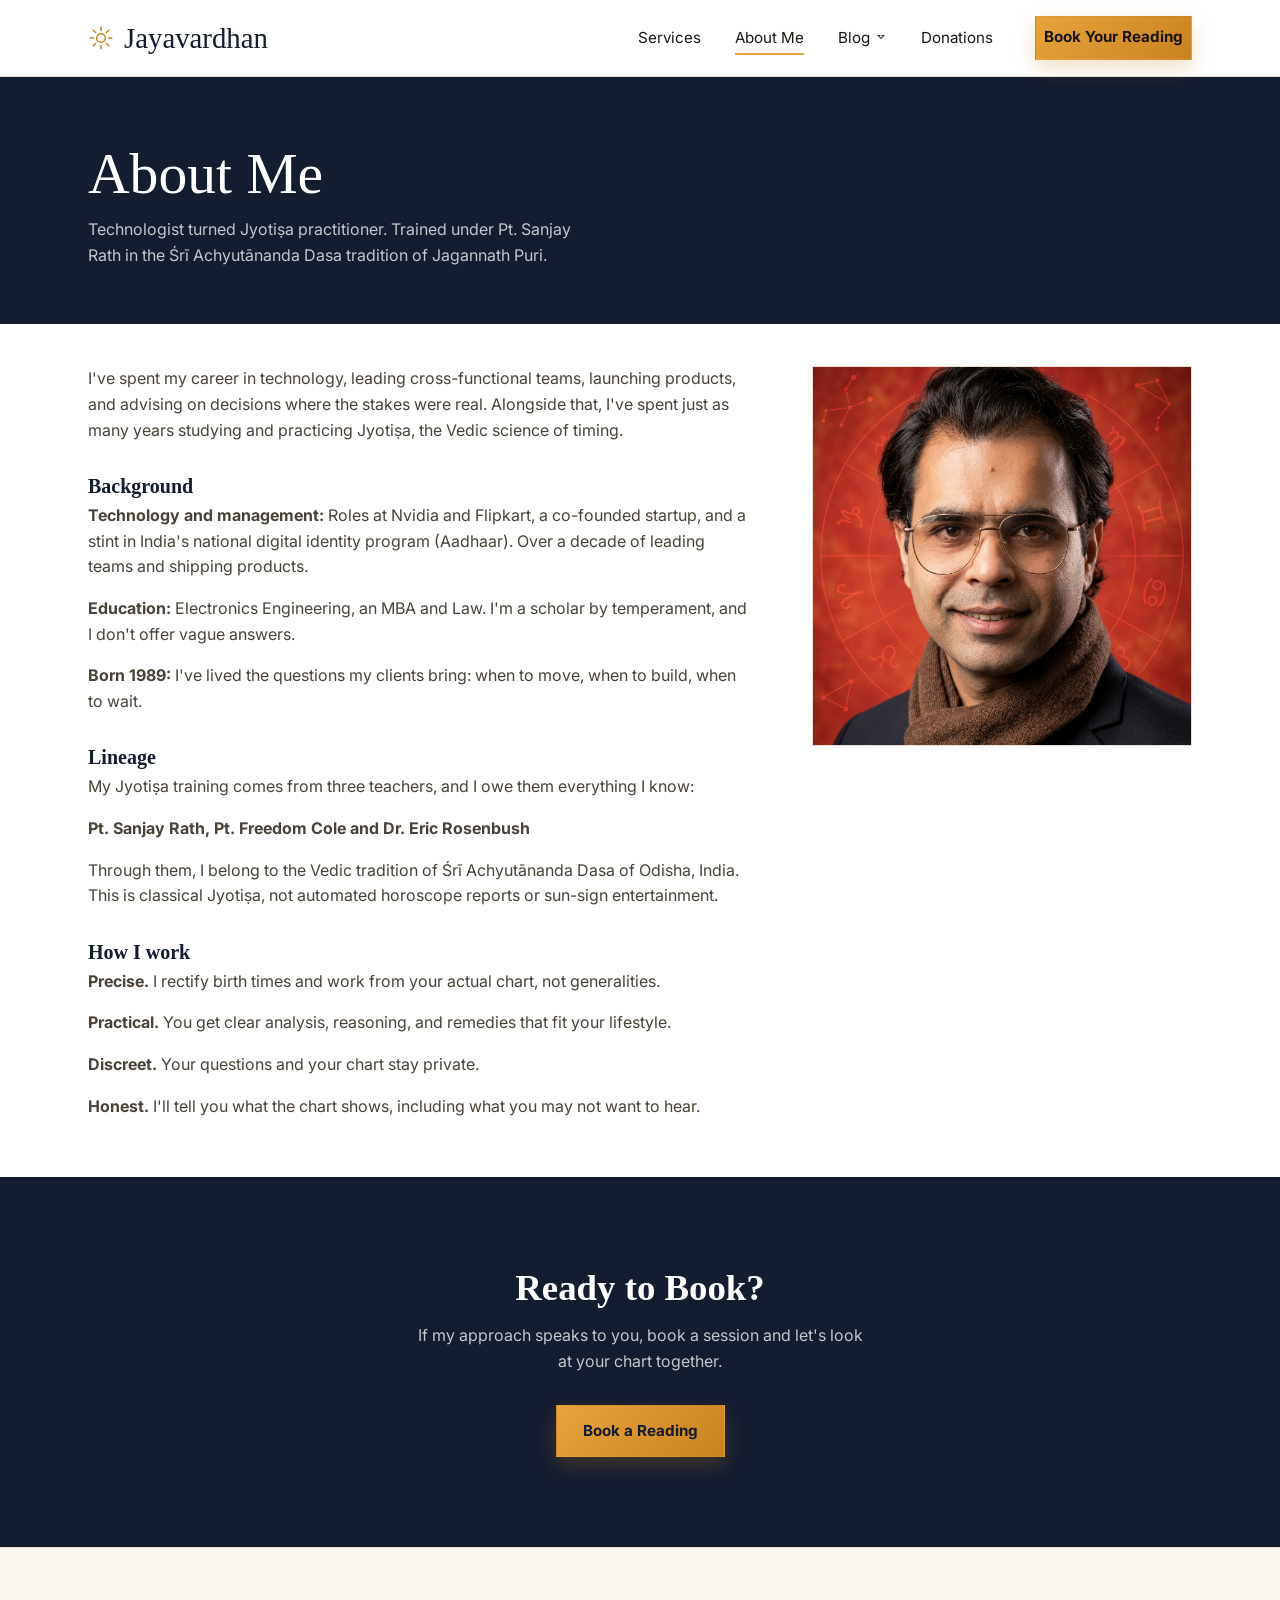
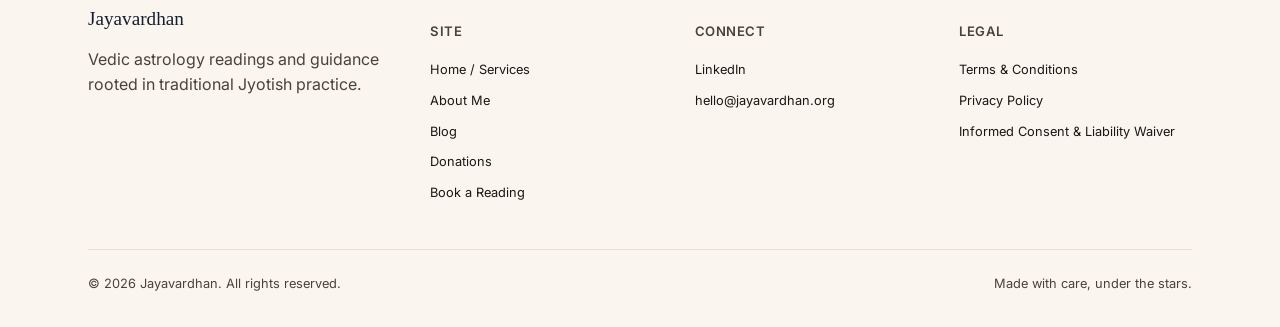
==== commit daf4476a: "updating socials, and tutoring payments" ====
--- a/about.html
+++ b/about.html
@@ -148,9 +148,10 @@
       <div class="footer-col">
         <h4>Connect</h4>
         <ul>
-          <li><a href="#"  target="_blank" rel="noopener noreferrer">YouTube</a></li>
-          <li><a href="https://www.instagram.com/jayavardhan_astrology/"  target="_blank" rel="noopener noreferrer">Instagram</a></li>
-          <li><a href="https://x.com/_Jayavardhan" target="_blank" rel="noopener noreferrer">Twitter</a></li>
+          <!--<li><a href="#"  target="_blank" rel="noopener noreferrer">YouTube</a></li>
+          <li><a href="https://www.instagram.com/jayavardhan_astrology/"  target="_blank" rel="noopener noreferrer"">Instagram</a></li>
+          <li><a href="https://x.com/_Jayavardhan" target="_blank" rel="noopener noreferrer">Twitter</a></li>-->
+          <li><a href="https://www.linkedin.com/company/jayavardhan-astrology" target="_blank" rel="noopener noreferrer">LinkedIn</a></li>
           <li><a href="mailto:hello@jayavardhan.org">hello@jayavardhan.org</a></li>
         </ul>
       </div>
